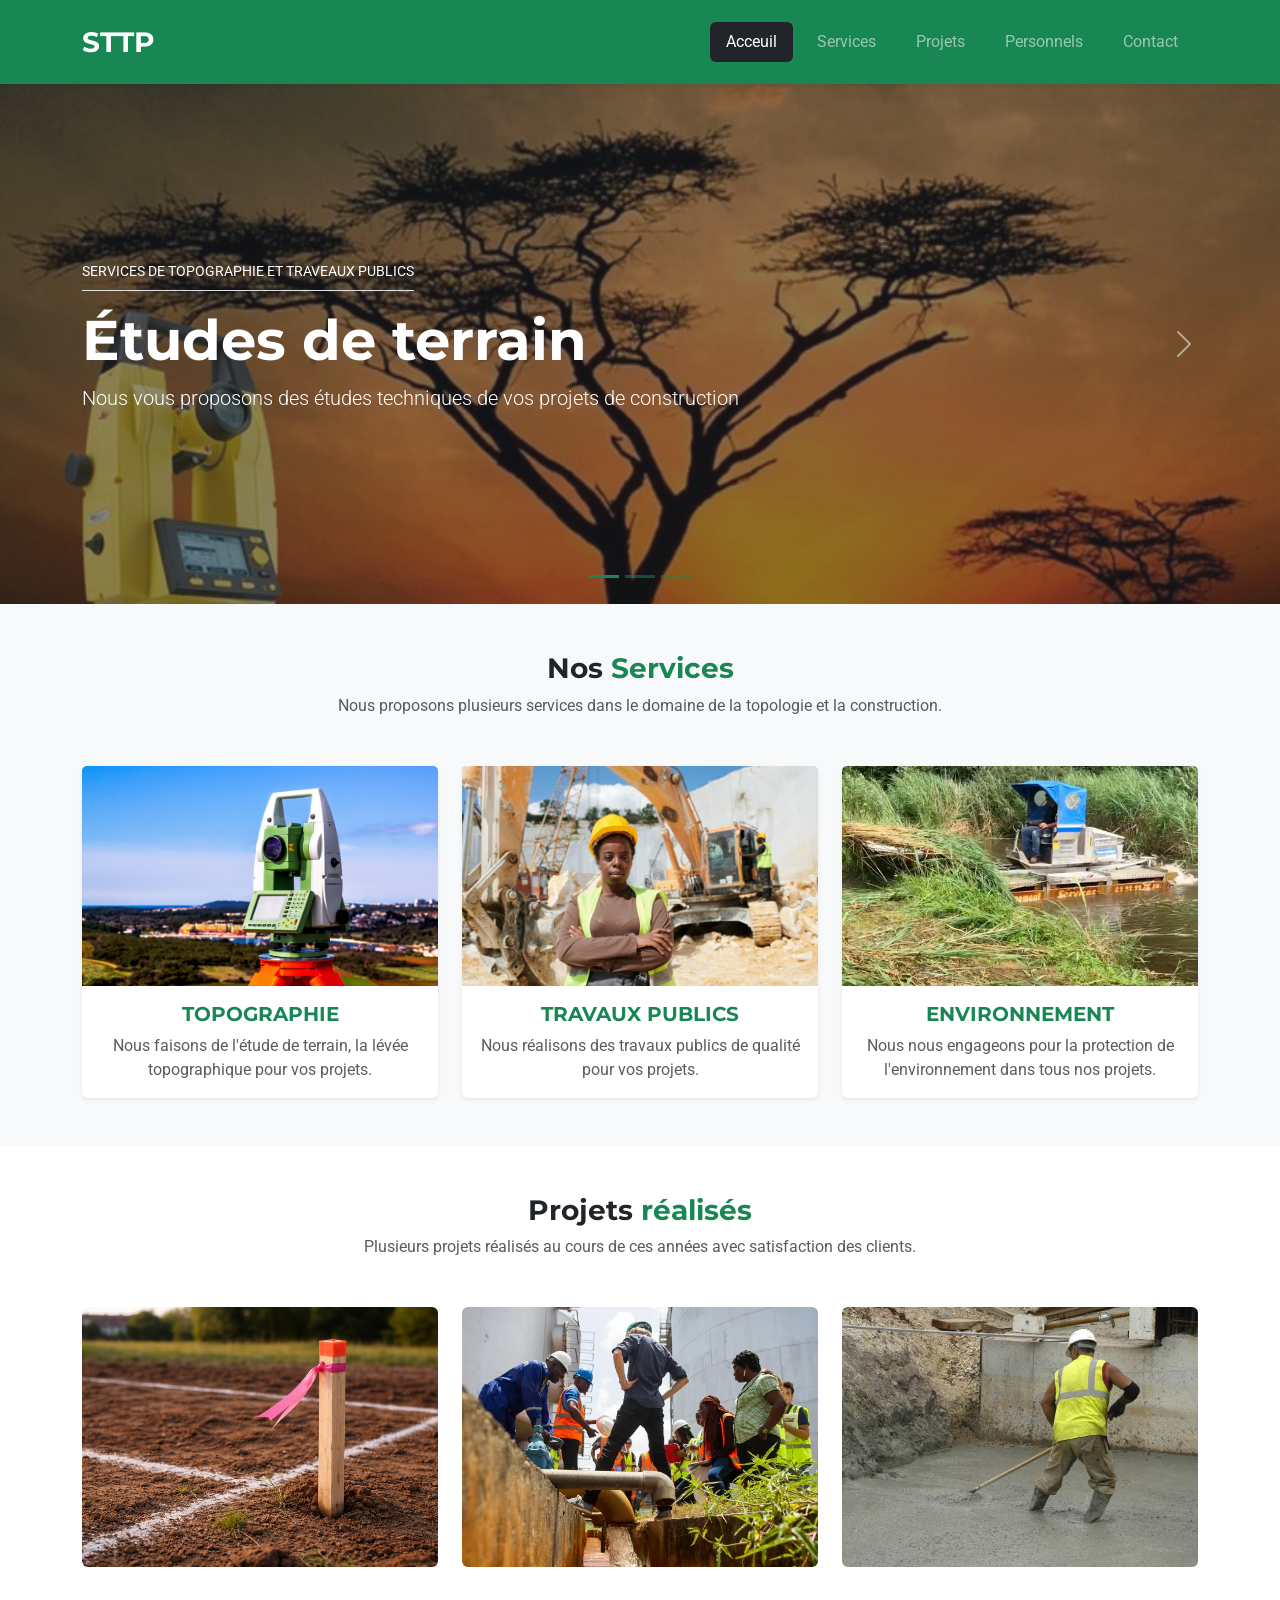
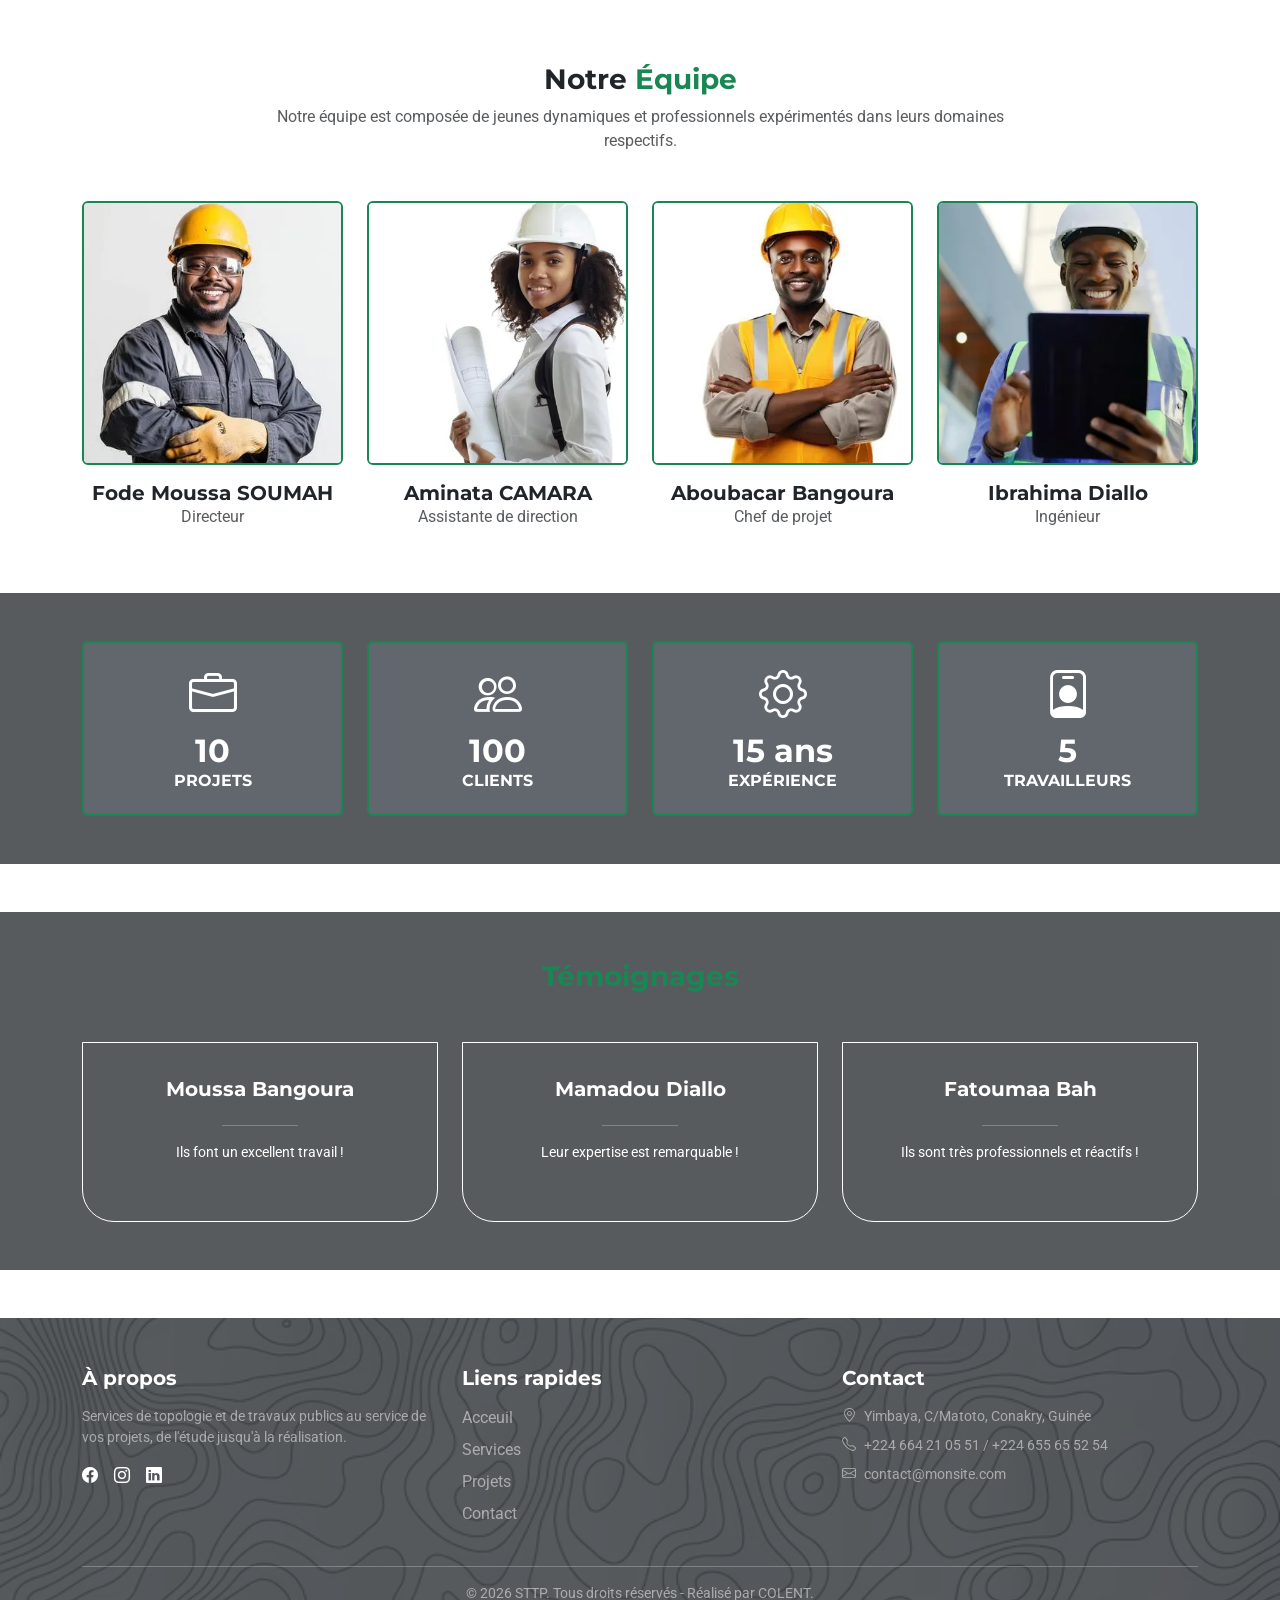
==== index.html @ 159a40ee "first commit" ====
<!DOCTYPE html>
<html lang="fr">

<head>
	<meta charset="utf-8">
	<meta name="viewport" content="width=device-width, initial-scale=1, shrink-to-fit=no">
	<title>STTP | Acceuil</title>

	<!-- Google Fonts -->
	<link href="https://fonts.googleapis.com/css?family=Montserrat:400,500,600,700|Roboto:400,500,700" rel="stylesheet">
	<!-- Bootstrap 5 -->
	<link href="https://cdn.jsdelivr.net/npm/bootstrap@5.3.3/dist/css/bootstrap.min.css" rel="stylesheet">
	<!-- Bootstrap Icons -->
	<link rel="stylesheet" href="https://cdn.jsdelivr.net/npm/bootstrap-icons@1.11.3/font/bootstrap-icons.css">

	<!-- Le strict minimum de CSS perso : ce que Bootstrap ne fournit pas nativement
       (images de fond, effet de survol sur les vignettes) -->
	<style>
		body {
			font-family: 'Roboto', sans-serif;
		}

		h1,
		h2,
		h3,
		h4,
		h5,
		h6,
		.navbar-brand {
			font-family: 'Montserrat', sans-serif;
			font-weight: 700;
		}

		.bg-image-cover {
			background-size: cover;
			background-position: center;
		}

		.bg-premier {
			background-color: #198754;
		}

		.bd-green {
			border: 2px solid #198754;
		}

		.hero-slide {
			min-height: 520px;
		}

		.hover-overlay {
			opacity: 0;
			transition: opacity .3s ease;
		}

		.hover-target:hover .hover-overlay {
			opacity: 1;
		}

		.testimonial-avatar {
			margin-top: -45px;
			object-fit: cover;
		}

		/* Hauteur d'image uniforme pour que les cards d'une même rangée soient proportionnelles */
		.card-img-top {
			height: 220px;
			object-fit: cover;
		}

		.cover-img {
			height: 260px;
			object-fit: cover;
		}

		.card-body {
			display: flex;
			flex-direction: column;
		}

		.card-body a {
			margin-top: auto;
		}

		.testimonial-box {
			height: 180px;
			display: flex;
			flex-direction: column;
			justify-content: center;
		}

		/* Forcer le thème vert/gris sur les composants qui utilisent le bleu Bootstrap par défaut */
		.nav-pills .nav-link.active {
			background-color: #198754;
		}

		.accordion-button:not(.collapsed) {
			background-color: rgba(25, 135, 84, .1);
			color: #198754;
			box-shadow: inset 0 -1px 0 rgba(25, 135, 84, .2);
		}

		.accordion-button:focus,
		.form-control:focus {
			border-color: #198754;
			box-shadow: 0 0 0 .25rem rgba(25, 135, 84, .25);
		}
	</style>
</head>

<body>

	<!-- ============ NAVBAR ============ -->
	<nav class="navbar navbar-expand-lg navbar-dark bg-premier sticky-top shadow-sm py-3">
		<div class="container">
			<a class="navbar-brand fs-3" href="index.html">STTP</a>
			<button class="navbar-toggler" type="button" data-bs-toggle="collapse" data-bs-target="#mainNav">
				<span class="navbar-toggler-icon"></span>
			</button>
			<div class="collapse navbar-collapse" id="mainNav">
				<ul class="navbar-nav ms-auto">
					<li class="nav-item"><a class="nav-link active bg-dark rounded px-3 py-2 mx-1"
							href="index.html">Acceuil</a></li>
					<li class="nav-item"><a class="nav-link px-3 py-2 mx-1" href="services.html">Services</a></li>
					<li class="nav-item"><a class="nav-link px-3 py-2 mx-1" href="projects.html">Projets</a></li>
					<li class="nav-item"><a class="nav-link px-3 py-2 mx-1" href="team.html">Personnels</a></li>
					<li class="nav-item"><a class="nav-link px-3 py-2 mx-1" href="contact.html">Contact</a></li>
				</ul>
			</div>
		</div>
	</nav>

	<!-- ============ HERO CAROUSEL ============ -->
	<div id="heroCarousel" class="carousel slide" data-bs-ride="carousel">
		<div class="carousel-indicators">
			<button type="button" data-bs-target="#heroCarousel" data-bs-slide-to="0"
				class="active bg-success"></button>
			<button type="button" data-bs-target="#heroCarousel" data-bs-slide-to="1" class="bg-success"></button>
			<button type="button" data-bs-target="#heroCarousel" data-bs-slide-to="2" class="bg-success"></button>
		</div>
		<div class="carousel-inner">

			<div class="carousel-item active">
				<div class="hero-slide bg-image-cover position-relative d-flex align-items-center text-white"
					style="background-image:url('assets/img/bg/slide1.jpg');">
					<div class="position-absolute top-0 start-0 w-100 h-100 bg-dark bg-opacity-50"></div>
					<div class="container position-relative py-5">
						<div class="row">
							<div class="col-lg-8">
								<p class="text-uppercase small border-bottom pb-2 d-inline-block mb-3">Services de
									topographie et traveaux publics</p>
								<h1 class="display-4 fw-bold">Études de terrain</h1>
								<p class="lead">Nous vous proposons des études techniques de vos projets de construction
								</p>
							</div>
						</div>
					</div>
				</div>
			</div>

			<div class="carousel-item">
				<div class="hero-slide bg-image-cover position-relative d-flex align-items-center text-white"
					style="background-image:url('assets/img/bg/slide2.jpg');">
					<div class="position-absolute top-0 start-0 w-100 h-100 bg-dark bg-opacity-50"></div>
					<div class="container position-relative py-5">
						<div class="row">
							<div class="col-lg-8">
								<p class="text-uppercase small border-bottom pb-2 d-inline-block mb-3">Services de
									topographie et traveaux publics
								</p>
								<h1 class="display-4 fw-bold">Expertise</h1>
								<p class="lead">Nous vous mettons à disposition notre expertise</p>
							</div>
						</div>
					</div>
				</div>
			</div>

			<div class="carousel-item">
				<div class="hero-slide bg-image-cover position-relative d-flex align-items-center text-white"
					style="background-image:url('assets/img/bg/slide3.jpg');">
					<div class="position-absolute top-0 start-0 w-100 h-100 bg-dark bg-opacity-50"></div>
					<div class="container position-relative py-5">
						<div class="row">
							<div class="col-lg-8">
								<p class="text-uppercase small border-bottom pb-2 d-inline-block mb-3">Services de
									topographie et traveaux publics</p>
								<h1 class="display-4 fw-bold">Evaluation</h1>
								<p class="lead">L'évaluation de vos projets est en lieu sûr</p>
							</div>
						</div>
					</div>
				</div>
			</div>

		</div>
		<button class="carousel-control-prev" type="button" data-bs-target="#heroCarousel" data-bs-slide="prev">
			<span class="carousel-control-prev-icon"></span>
		</button>
		<button class="carousel-control-next" type="button" data-bs-target="#heroCarousel" data-bs-slide="next">
			<span class="carousel-control-next-icon"></span>
		</button>
	</div>

	<!-- ============ SERVICES ============ -->
	<section id="service" class="py-5 bg-light">
		<div class="container">
			<div class="text-center mb-5">
				<h3>Nos <span class="text-success">Services</span></h3>
				<p class="text-muted col-lg-8 mx-auto">Nous proposons plusieurs services dans le domaine de la topologie
					et la construction.</p>
			</div>

			<div class="tab-content">

				<div class="row g-4 text-center">
					<div class="col-md-4">
						<div class="card h-100 border-0 shadow-sm">
							<img src="assets/img/service/topo.jpg" class="card-img-top" alt="">
							<div class="card-body">
								<h5 class="text-success text-uppercase ">Topographie</h5>
								<p class="card-text text-muted">Nous faisons de l'étude de terrain, la lévée topographique pour vos projets.</p>
							</div>
						</div>
					</div>
					<div class="col-md-4">
						<div class="card h-100 border-0 shadow-sm">
							<img src="assets/img/service/tv.jpg" class="card-img-top" alt="">
							<div class="card-body">
								<h5 class="text-success text-uppercase ">Travaux Publics</h5>
								<p class="card-text text-muted">Nous réalisons des travaux publics de qualité pour vos projets.</p>
							</div>
						</div>
					</div>
					<div class="col-md-4">
						<div class="card h-100 border-0 shadow-sm">
							<img src="assets/img/service/environnement.jpg" class="card-img-top" alt="">
							<div class="card-body">
								<h5 class="text-success text-uppercase ">Environnement</h5>
								<p class="card-text text-muted">Nous nous engageons pour la protection de l'environnement dans tous nos projets.</p>
							</div>
						</div>
					</div>
				</div>



			</div>
		</div>
	</section>



	<!-- ============ Projet ============ -->
	<section id="portfolio" class="py-5">
		<div class="container">
			<div class="text-center mb-5">
				<h3>Projets <span class="text-success">réalisés</span></h3>
				<p class="text-muted col-lg-8 mx-auto">Plusieurs projets réalisés au cours de ces années avec
					satisfaction des clients.</p>
			</div>

			<div class="row g-4">
				<div class="col-md-4">
					<div class="position-relative overflow-hidden rounded hover-target">
						<img src="assets/img/projet/implantation.jpg" class="img-fluid w-100 cover-img" alt="">
						<div
							class="position-absolute top-0 start-0 w-100 h-100 bg-dark bg-opacity-75 d-flex flex-column justify-content-center align-items-center text-white hover-overlay">
							<h5>Projet d'implatation</h5>
							<div class="d-flex gap-2 mt-2">
								<a href="#" class="btn btn-sm btn-success rounded-circle"><i
										class="bi bi-link-45deg"></i></a>
								<a href="assets/img/projet/implantation.jpg" class="btn btn-sm btn-success rounded-circle"><i
										class="bi bi-arrows-fullscreen"></i></a>
							</div>
						</div>
					</div>
				</div>
				<div class="col-md-4">
					<div class="position-relative overflow-hidden rounded hover-target">
						<img src="assets/img/projet/assainir.webp" class="img-fluid w-100 cover-img" alt="">
						<div
							class="position-absolute top-0 start-0 w-100 h-100 bg-dark bg-opacity-75 d-flex flex-column justify-content-center align-items-center text-white hover-overlay">
							<h5>Assainissement</h5>
							<div class="d-flex gap-2 mt-2">
								<a href="#" class="btn btn-sm btn-success rounded-circle"><i
										class="bi bi-link-45deg"></i></a>
								<a href="assets/img/projet/assainir.webp"
									class="btn btn-sm btn-success rounded-circle"><i
										class="bi bi-arrows-fullscreen"></i></a>
							</div>
						</div>
					</div>
				</div>
				<div class="col-md-4">
					<div class="position-relative overflow-hidden rounded hover-target">
						<img src="assets/img/projet/tp.jpg" class="img-fluid w-100 cover-img" alt="">
						<div
							class="position-absolute top-0 start-0 w-100 h-100 bg-dark bg-opacity-75 d-flex flex-column justify-content-center align-items-center text-white hover-overlay">
							<h5>Travaux publics </h5>
							<div class="d-flex gap-2 mt-2">
								<a href="single-services.html" class="btn btn-sm btn-success rounded-circle"><i
										class="bi bi-link-45deg"></i></a>
								<a href="assets/img/projet/tp.jpg" class="btn btn-sm btn-success rounded-circle"><i
										class="bi bi-arrows-fullscreen"></i></a>
							</div>
						</div>
					</div>
				</div>
			</div>
		</div>
	</section>

	<!-- ============ TEAM ============ -->
	<section id="team" class="py-5">
		<div class="container">
			<div class="text-center mb-5">
				<h3>Notre <span class="text-success">Équipe</span></h3>
				<p class="text-muted col-lg-8 mx-auto">Notre équipe est composée de jeunes dynamiques et professionnels expérimentés dans leurs domaines respectifs.</p>
			</div>

			<div class="row g-4 text-center">
				<div class=" col-6 col-md-3">
					<div class="bd-green position-relative overflow-hidden rounded hover-target">
						<img src="assets/img/team/perso5.webp" class="img-fluid w-100 cover-img" alt="">
						<div
							class="position-absolute top-0 start-0 w-100 h-100 bg-dark bg-opacity-75 d-flex justify-content-center align-items-center gap-3 hover-overlay">
							<a href="#" class="text-white fs-5"><i class="bi bi-facebook"></i></a>
							<a href="#" class="text-white fs-5"><i class="bi bi-google"></i></a>
							<a href="#" class="text-white fs-5"><i class="bi bi-youtube"></i></a>
						</div>
					</div>
					<h5 class="mt-3 mb-0">Fode Moussa SOUMAH</h5>
					<p class="text-muted">Directeur</p>
				</div>
				<div class="col-6 col-md-3">
					<div class="bd-green position-relative overflow-hidden rounded hover-target">
						<img src="assets/img/team/perso3.webp" class="img-fluid w-100 cover-img" alt="">
						<div
							class="position-absolute top-0 start-0 w-100 h-100 bg-dark bg-opacity-75 d-flex justify-content-center align-items-center gap-3 hover-overlay">
							<a href="#" class="text-white fs-5"><i class="bi bi-facebook"></i></a>
							<a href="#" class="text-white fs-5"><i class="bi bi-google"></i></a>
							<a href="#" class="text-white fs-5"><i class="bi bi-youtube"></i></a>
						</div>
					</div>
					<h5 class="mt-3 mb-0">Aminata CAMARA</h5>
					<p class="text-muted">Assistante de direction</p>
				</div>
				<div class="col-6 col-md-3">
					<div class="bd-green position-relative overflow-hidden rounded hover-target">
						<img src="assets/img/team/perso4.webp" class="img-fluid w-100 cover-img" alt="">
						<div
							class="position-absolute top-0 start-0 w-100 h-100 bg-dark bg-opacity-75 d-flex justify-content-center align-items-center gap-3 hover-overlay">
							<a href="#" class="text-white fs-5"><i class="bi bi-facebook"></i></a>
							<a href="#" class="text-white fs-5"><i class="bi bi-google"></i></a>
							<a href="#" class="text-white fs-5"><i class="bi bi-youtube"></i></a>
						</div>
					</div>
					<h5 class="mt-3 mb-0">Aboubacar Bangoura</h5>
					<p class="text-muted">Chef de projet</p>
				</div>
				<div class="col-6 col-md-3">
					<div class="bd-green position-relative overflow-hidden rounded hover-target">
						<img src="assets/img/team/perso2.webp" class="img-fluid w-100 cover-img" alt="">
						<div
							class="position-absolute top-0 start-0 w-100 h-100 bg-dark bg-opacity-75 d-flex justify-content-center align-items-center gap-3 hover-overlay">
							<a href="#" class="text-white fs-5"><i class="bi bi-facebook"></i></a>
							<a href="#" class="text-white fs-5"><i class="bi bi-google"></i></a>
							<a href="#" class="text-white fs-5"><i class="bi bi-youtube"></i></a>
						</div>
					</div>
					<h5 class="mt-3 mb-0">Ibrahima Diallo</h5>
					<p class="text-muted">Ingénieur</p>
				</div>
			</div>
		</div>
	</section>


	<!-- ============ COUNTER ============ -->
	<section id="counter" class="py-5 mb-5 text-white text-center position-relative bg-image-cover">
		<div class="position-absolute top-0 start-0 w-100 h-100 bg-dark bg-opacity-75"></div>
		<div class="container position-relative">
			<div class="row row-cols-2 row-cols-md-4 g-4">
				<div class="col">
					<div class="p-4 bg-secondary bd-green bg-opacity-50 rounded">
						<i class="bi bi-briefcase display-5"></i>
						<h2 class="fw-bold mt-2 mb-0">10</h2>
						<h6 class="text-uppercase mb-0">Projets</h6>
					</div>
				</div>
				<div class="col">
					<div class="p-4 bg-secondary bd-green bg-opacity-50 rounded">
						<i class="bi bi-people display-5"></i>
						<h2 class="fw-bold mt-2 mb-0">100</h2>
						<h6 class="text-uppercase mb-0">Clients</h6>
					</div>
				</div>
				<div class="col">
					<div class="p-4 bg-secondary bd-green bg-opacity-50 rounded">
						<i class="bi bi-gear display-5"></i>
						<h2 class="fw-bold mt-2 mb-0">15 ans</h2>
						<h6 class="text-uppercase mb-0">Expérience</h6>
					</div>
				</div>
				<div class="col">
					<div class="p-4 bg-secondary bd-green bg-opacity-50 rounded">
						<i class="bi bi-person-badge display-5"></i>
						<h2 class="fw-bold mt-2 mb-0">5</h2>
						<h6 class="text-uppercase mb-0">Travailleurs</h6>
					</div>
				</div>
			</div>
		</div>
	</section>

	<!-- ============ Commentaires ============ -->
	<section id="testimonial" class="py-5 text-white text-center position-relative bg-image-cover">
		<div class="position-absolute top-0 start-0 w-100 h-100 bg-dark bg-opacity-75"></div>
		<div class="container position-relative">
			<h3 class="mb-5"><span class="text-success">Témoignages</span></h3>
			<div class="row g-4">
				<div class="col-md-4">
					<div class="border border-white rounded-bottom-5 p-4 pb-5 mb-n4 testimonial-box">
						<h5>Moussa Bangoura</h5>
						<hr class="w-25 mx-auto">
						<p class="small mb-0">Ils font un excellent travail !</p>
					</div>
				</div>
				<div class="col-md-4">
					<div class="border border-white rounded-bottom-5 p-4 pb-5 mb-n4 testimonial-box">
						<h5>Mamadou Diallo</h5>
						<hr class="w-25 mx-auto">
						<p class="small mb-0">Leur expertise est remarquable !</p>
					</div>
				</div>
				<div class="col-md-4">
					<div class="border border-white rounded-bottom-5 p-4 pb-5 mb-n4 testimonial-box">
						<h5>Fatoumaa Bah</h5>
						<hr class="w-25 mx-auto">
						<p class="small mb-0">Ils sont très professionnels et réactifs !</p>
					</div>
				</div>
			</div>
		</div>
	</section>

	<footer class="mt-5 pt-5 pb-4 bg-dark text-white bg-image-cover position-relative"
		style="background-image:url('assets/img/bg/bg3.avif');">
		<div class="position-absolute top-0 start-0 w-100 h-100 bg-dark bg-opacity-75"></div>

		<div class="container position-relative">
			<div class="row g-4">

				<!-- Col 1 : À propos -->
				<div class="col-md-4">
					<h5 class="mb-3">À propos</h5>
					<p class="text-white-50 small">
						Services de topologie et de travaux publics au service de vos projets,
						de l'étude jusqu'à la réalisation.
					</p>
					<div class="d-flex gap-3 mt-3">
						<a href="#" class="text-white"><i class="bi bi-facebook"></i></a>
						<a href="#" class="text-white"><i class="bi bi-instagram"></i></a>
						<a href="#" class="text-white"><i class="bi bi-linkedin"></i></a>
					</div>
				</div>

				<!-- Col 2 : Liens rapides -->
				<div class="col-md-4">
					<h5 class="mb-3">Liens rapides</h5>
					<ul class="list-unstyled">
						<li class="mb-2"><a href="index.html" class="text-white-50 text-decoration-none">Acceuil</a>
						</li>
						<li class="mb-2"><a href="services.html" class="text-white-50 text-decoration-none">Services</a>
						</li>
						<li class="mb-2"><a href="projets.html" class="text-white-50 text-decoration-none">Projets</a>
						</li>
						<li class="mb-2"><a href="contact.html" class="text-white-50 text-decoration-none">Contact</a>
						</li>
					</ul>
				</div>

				<!-- Col 3 : Contact -->
				<div class="col-md-4">
					<h5 class="mb-3">Contact</h5>
					<ul class="list-unstyled text-white-50 small">
						<li class="mb-2"><i class="bi bi-geo-alt me-2"></i>Yimbaya, C/Matoto, Conakry, Guinée</li>
						<li class="mb-2"><i class="bi bi-telephone me-2"></i>+224 664 21 05 51 / +224 655 65 52 54</li>
						<li class="mb-2"><i class="bi bi-envelope me-2"></i>contact@monsite.com</li>
					</ul>
				</div>

			</div>

			<hr class="border-white-50 mt-4">

			<p class="text-center text-white-50 small mb-0">
				&copy; 2026 STTP. Tous droits réservés - Réalisé par COLENT.
			</p>
		</div>
	</footer>

	<!-- Bootstrap Bundle JS (inclut Popper) : gère navbar, carousel, onglets et accordéon -->
	<script src="https://cdn.jsdelivr.net/npm/bootstrap@5.3.3/dist/js/bootstrap.bundle.min.js"></script>
</body>

</html>
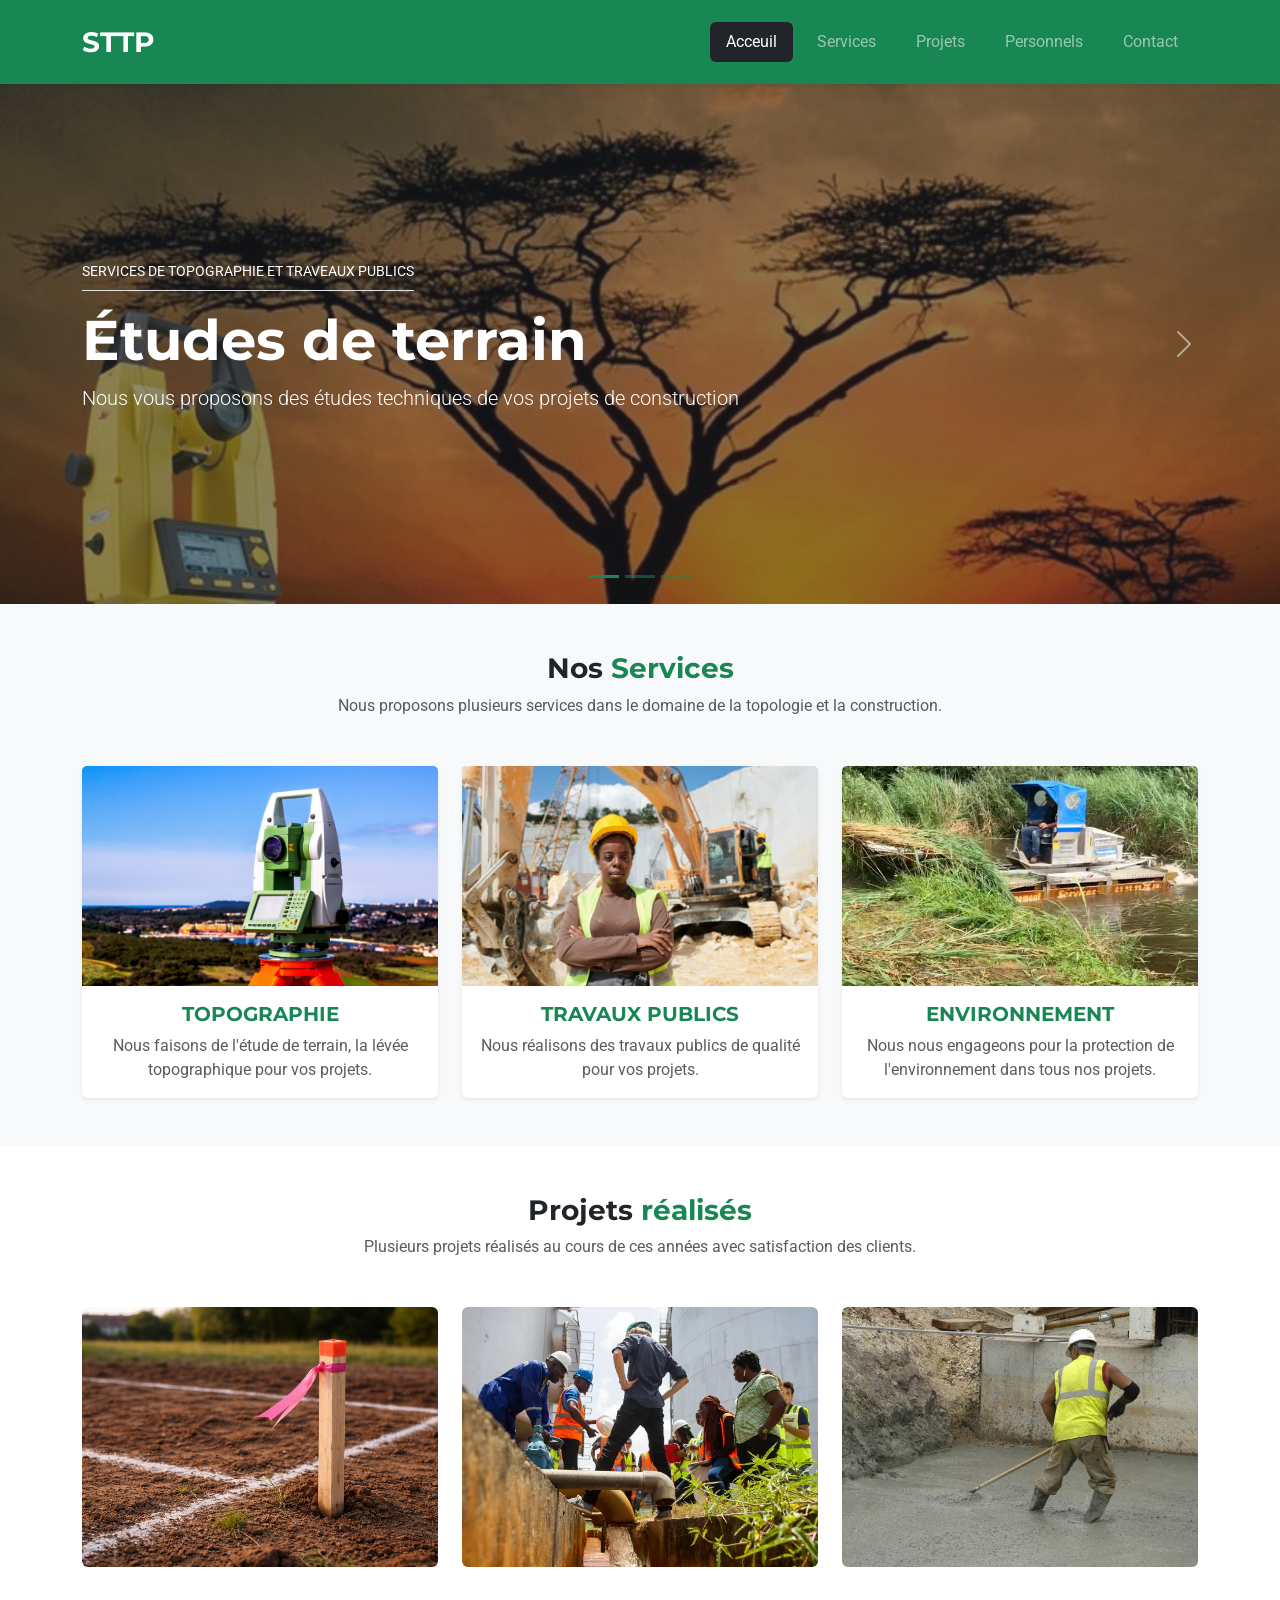
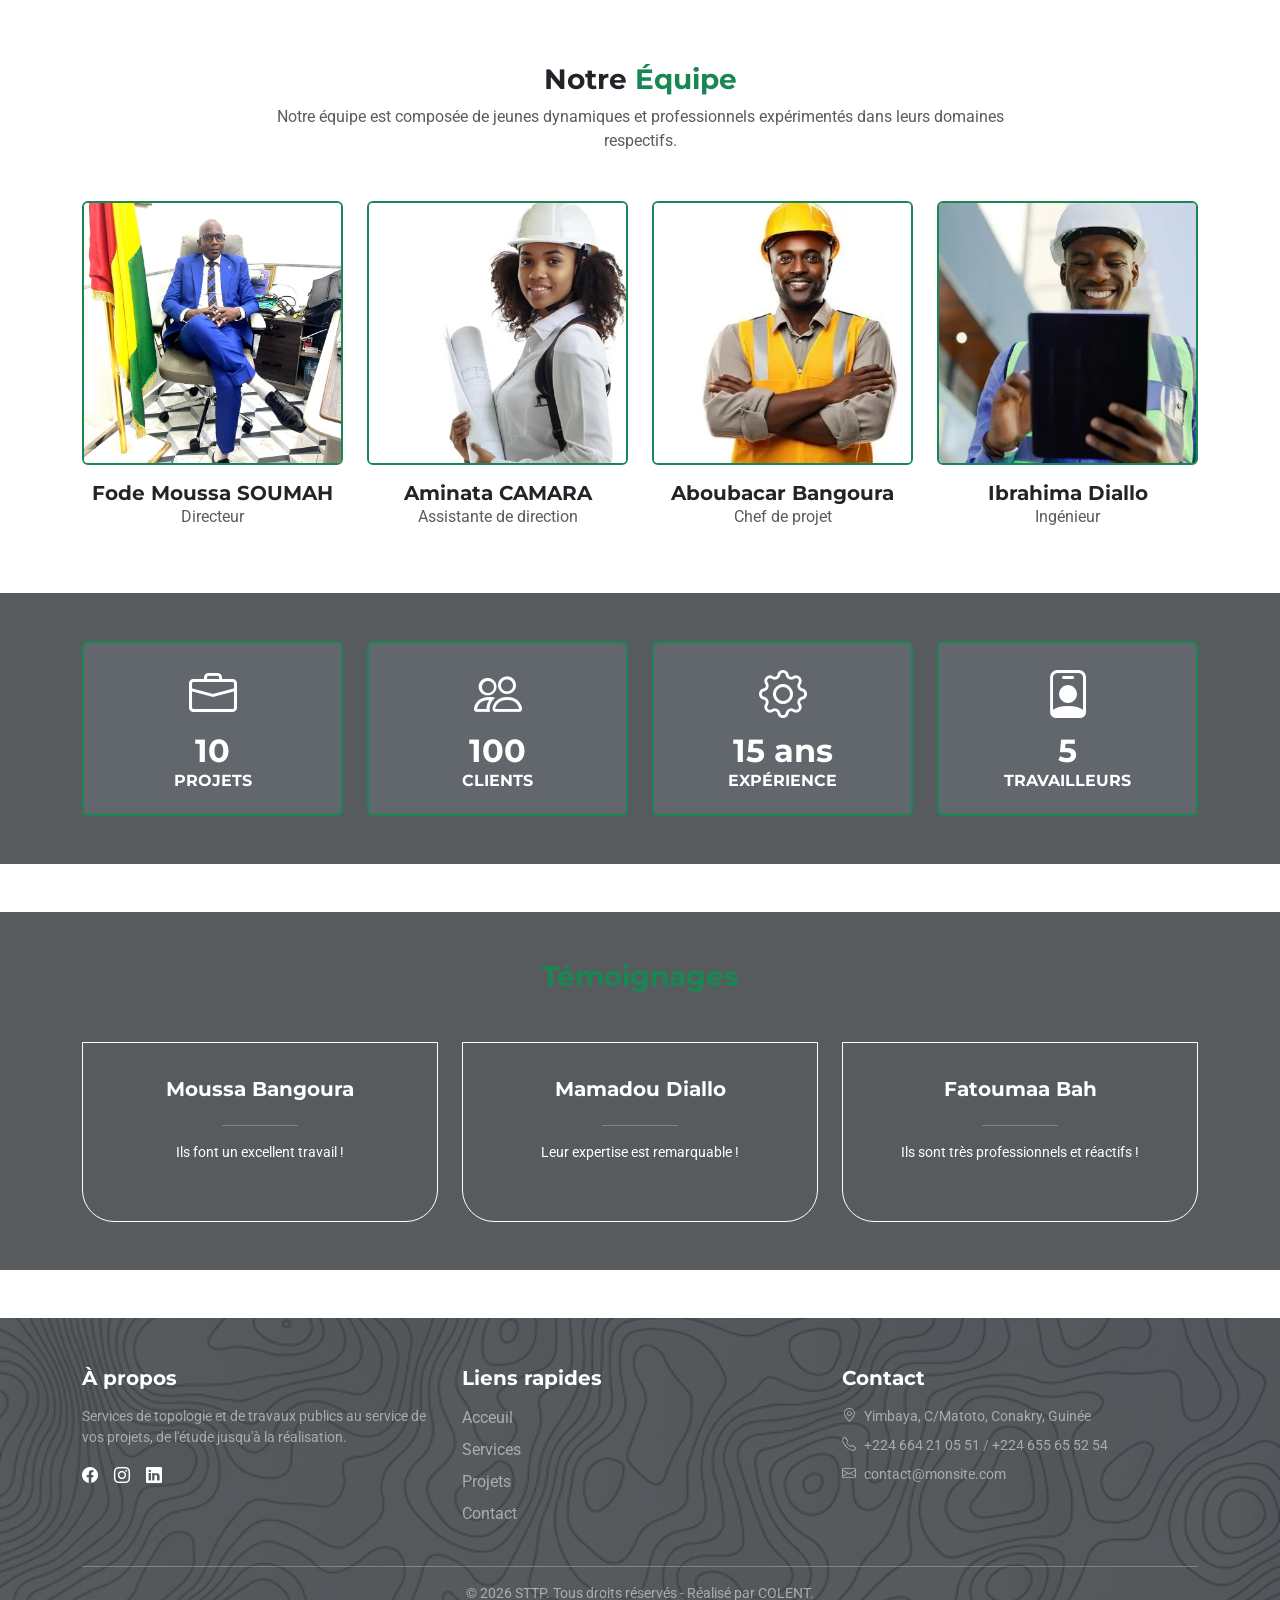
==== commit 82f7d152: "image dg" ====
--- a/index.html
+++ b/index.html
@@ -322,7 +322,7 @@
 			<div class="row g-4 text-center">
 				<div class=" col-6 col-md-3">
 					<div class="bd-green position-relative overflow-hidden rounded hover-target">
-						<img src="assets/img/team/perso5.webp" class="img-fluid w-100 cover-img" alt="">
+						<img src="assets/img/team/dg.jpeg" class="img-fluid w-100 cover-img" alt="">
 						<div
 							class="position-absolute top-0 start-0 w-100 h-100 bg-dark bg-opacity-75 d-flex justify-content-center align-items-center gap-3 hover-overlay">
 							<a href="#" class="text-white fs-5"><i class="bi bi-facebook"></i></a>
